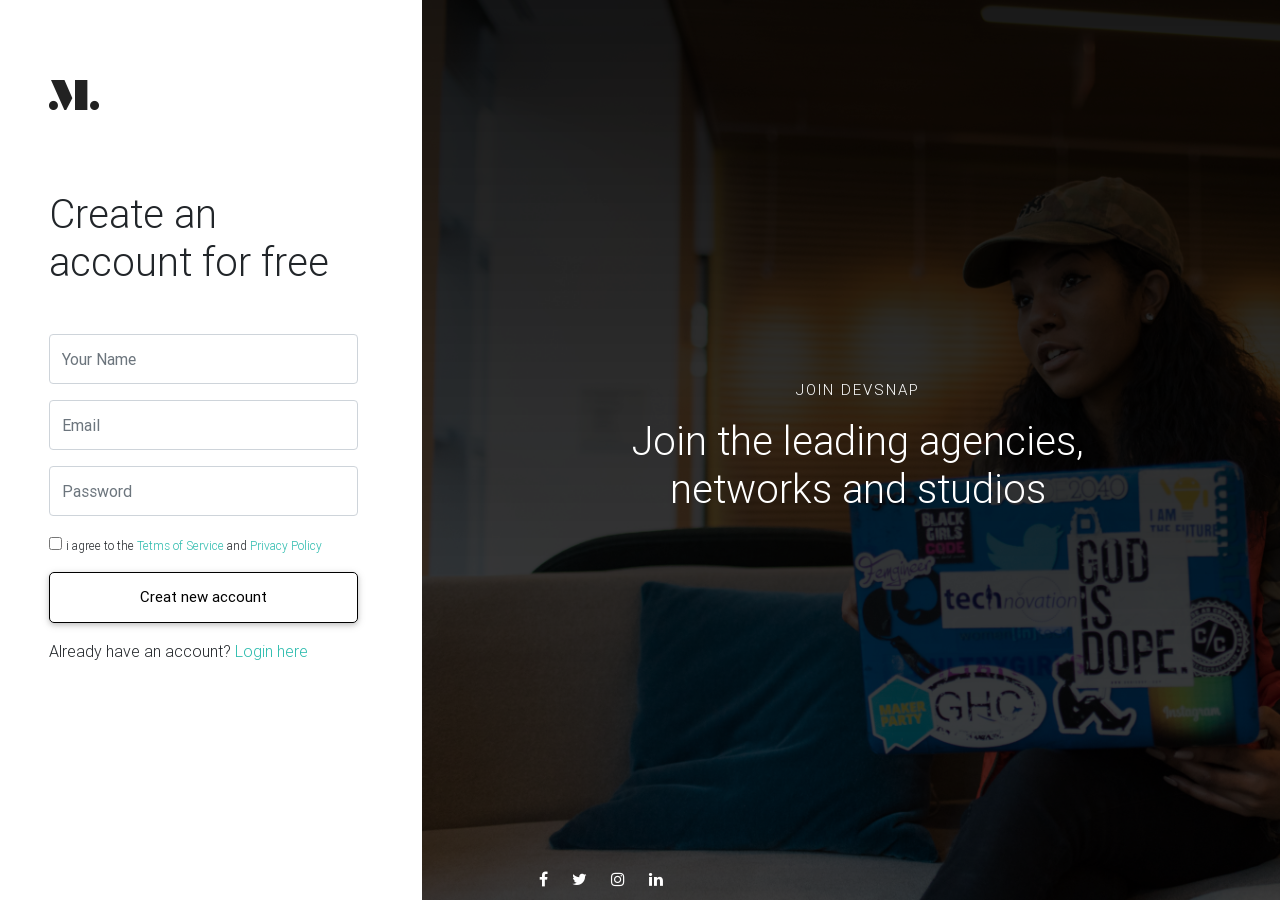
==== register.html @ b38d8dc2 "first commit" ====
<!DOCTYPE html>
<html lang="en">

<head>
  <meta charset="utf-8">
  <meta name="viewport" content="width=device-width, initial-scale=1, shrink-to-fit=no">
  <meta http-equiv="x-ua-compatible" content="ie=edge">
  <title>Register</title>
  <!-- Font Awesome -->
  <link rel="stylesheet" href="https://maxcdn.bootstrapcdn.com/font-awesome/4.7.0/css/font-awesome.min.css">
  <!-- Bootstrap core CSS -->
  <link href="css/bootstrap.min.css" rel="stylesheet">
  <!-- Material Design Bootstrap -->
  <link href="css/mdb.min.css" rel="stylesheet">
  <!-- Your custom styles (optional) -->
  <link href="css/register.css" rel="stylesheet">
</head>

<body>

  <!-- Start your project here-->

  <section style="overflow: hidden; height: 100%;">

    <div class="row">
      <div class="col-md-4" style="height: 100vh; overflow-y: scroll;">
        <div class="col-lg-10 mx-auto">
          <div class="logo mt-7">
            <img class="" src="./img/logo/logo.png" alt="">
          </div>

          <div class="mt-10 mb-10">
            <h3 class="login-to mb-5">Create an <br> account for free</h3>
            <form>
              <div class="form-group">
                <input type="name" class="form-control input-height" name="name" id="exampleFormControlInput1"
                  placeholder="Your Name" required>
              </div>

              <div class="form-group">
                <input type="email" class="form-control input-height" name="email" id="exampleFormControlInput1"
                  placeholder="Email" required>
              </div>

              <div class="form-group">
                <input type="password" class="form-control input-height" name="password" id="exampleFormControlInput1"
                  placeholder="Password" required>
              </div>

              <div class="mt-3 mb-3">
                <input type="checkbox">
                <span class="agree-con">
                  i agree to the
                  <span class="text-default">Tetms of Service </span>
                  and
                  <span class="text-default">Privacy Policy</span>
                </span>

              </div>

              <button class="btn btn-block btn-new" type="submit" href="">Creat new account</button>
              <!-- <input type="submit" value="Send" class="input-submit"> -->
            </form>

            <p class="mt-3 already">Already have an account?
              <span class="text-default">
                <a class="text-default" href="login.html">Login here</a>
              </span>
            </p>
          </div>
        </div>
      </div>
      <div class="col-md-8 login-right-col">
        <div class="flex-center flex-column">
          <p class="annual-reg text-white text-center p-2">join devsnap</p>
          <h3 class="effect text-white text-center p-2">Join the leading agencies, <br> networks and studios</h3>
        </div>


        <!-- Grid column -->
        <div class="col-md-10 text-center text-md-right" style="display: flex; position: absolute; bottom: 1%; right: 5%;">
          <!-- Facebook -->
          <a class="fb-ic">
            <i class="fa fa-facebook white-text mr-4"> </i>
          </a>
          <!-- Twitter -->
          <a class="tw-ic">
            <i class="fa fa-twitter white-text mr-4"> </i>
          </a>

          <a class="fb-ic">
            <i class="fa fa-instagram white-text mr-4"> </i>
          </a>
        
          <!--Linkedin -->
          <a class="li-ic">
            <i class="fa fa-linkedin white-text mr-4"> </i>
          </a>
        
        
        </div>
        <!-- Grid column -->

      </div>
    </div>

  </section>

  <style>
    .small-img{
      margin: 45px;
    }
    .login-right-col{
      background-image: linear-gradient(rgba(0, 0, 0, 0.9), rgba(0, 0, 0, 0.7)), url('./img/gal2.jpg');
      background-size: cover;
      height: 100vh;
    }

    .annual-reg{
      font-size: 15px;
      letter-spacing: 2px;
      text-transform: uppercase;
    }
    .effect{
      font-size: 40px;
    }
    .standard{
      font-size: 16px;
      letter-spacing: 3px;
    }
    .login-to{
      font-size: 40px;
    }
    .mt-10{
      margin-top: 5rem;
    }
    .mb-10{
    margin-bottom: 5rem;
    }
    .mt-7{
      margin-top: 5rem;
    }
    .btn-new{
      background: transparent;
      border: 1px solid #000;
      border-radius: 5px;
      color: #000;
      text-transform: unset;
      font-size: 15px;
    }
    .input-height{
      height: 50px;
    }
    .agree-con{
      font-size: 12px;
    }



    @media (max-width: 576px) {
    .logo{
      text-align: center;
    }
    .login-to{
      text-align: center;
    }
    .already{
      text-align: center;
    }
    }
  </style>

  <!-- /Start your project here-->

  <!-- SCRIPTS -->
  <!-- JQuery -->
  <script type="text/javascript" src="js/jquery-3.3.1.min.js"></script>
  <!-- Bootstrap tooltips -->
  <script type="text/javascript" src="js/popper.min.js"></script>
  <!-- Bootstrap core JavaScript -->
  <script type="text/javascript" src="js/bootstrap.min.js"></script>
  <!-- MDB core JavaScript -->
  <script type="text/javascript" src="js/mdb.min.js"></script>
</body>

</html>
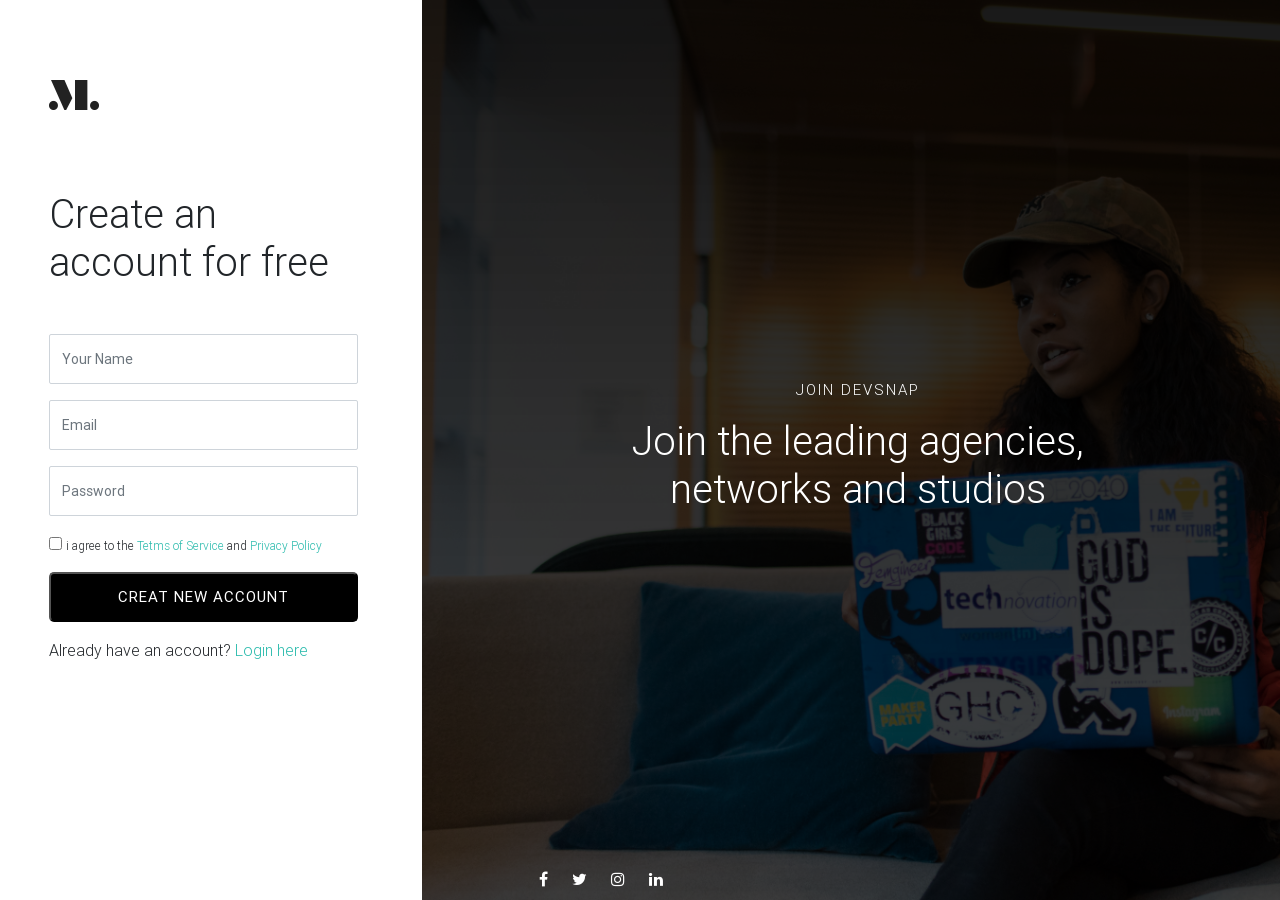
==== commit d67f26b1: "new update" ====
--- a/register.html
+++ b/register.html
@@ -1,186 +1,223 @@
 <!DOCTYPE html>
 <html lang="en">
-
-<head>
-  <meta charset="utf-8">
-  <meta name="viewport" content="width=device-width, initial-scale=1, shrink-to-fit=no">
-  <meta http-equiv="x-ua-compatible" content="ie=edge">
-  <title>Register</title>
-  <!-- Font Awesome -->
-  <link rel="stylesheet" href="https://maxcdn.bootstrapcdn.com/font-awesome/4.7.0/css/font-awesome.min.css">
-  <!-- Bootstrap core CSS -->
-  <link href="css/bootstrap.min.css" rel="stylesheet">
-  <!-- Material Design Bootstrap -->
-  <link href="css/mdb.min.css" rel="stylesheet">
-  <!-- Your custom styles (optional) -->
-  <link href="css/register.css" rel="stylesheet">
-</head>
-
-<body>
-
-  <!-- Start your project here-->
-
-  <section style="overflow: hidden; height: 100%;">
-
-    <div class="row">
-      <div class="col-md-4" style="height: 100vh; overflow-y: scroll;">
-        <div class="col-lg-10 mx-auto">
-          <div class="logo mt-7">
-            <img class="" src="./img/logo/logo.png" alt="">
-          </div>
-
-          <div class="mt-10 mb-10">
-            <h3 class="login-to mb-5">Create an <br> account for free</h3>
-            <form>
-              <div class="form-group">
-                <input type="name" class="form-control input-height" name="name" id="exampleFormControlInput1"
-                  placeholder="Your Name" required>
-              </div>
-
-              <div class="form-group">
-                <input type="email" class="form-control input-height" name="email" id="exampleFormControlInput1"
-                  placeholder="Email" required>
-              </div>
-
-              <div class="form-group">
-                <input type="password" class="form-control input-height" name="password" id="exampleFormControlInput1"
-                  placeholder="Password" required>
-              </div>
-
-              <div class="mt-3 mb-3">
-                <input type="checkbox">
-                <span class="agree-con">
-                  i agree to the
-                  <span class="text-default">Tetms of Service </span>
-                  and
-                  <span class="text-default">Privacy Policy</span>
+  <head>
+    <meta charset="utf-8" />
+    <meta
+      name="viewport"
+      content="width=device-width, initial-scale=1, shrink-to-fit=no"
+    />
+    <meta http-equiv="x-ua-compatible" content="ie=edge" />
+    <title>Register</title>
+    <!-- Font Awesome -->
+    <link
+      rel="stylesheet"
+      href="https://maxcdn.bootstrapcdn.com/font-awesome/4.7.0/css/font-awesome.min.css"
+    />
+    <!-- Bootstrap core CSS -->
+    <link href="css/bootstrap.min.css" rel="stylesheet" />
+    <!-- Material Design Bootstrap -->
+    <link href="css/mdb.min.css" rel="stylesheet" />
+    <!-- Your custom styles (optional) -->
+    <link href="css/register.css" rel="stylesheet" />
+  </head>
+
+  <body>
+    <!-- Start your project here-->
+
+    <section style="overflow: hidden; height: 100%;">
+      <div class="row">
+        <div class="col-md-4" style="height: 100vh; overflow-y: scroll;">
+          <div class="col-lg-10 mx-auto">
+            <div class="logo mt-7">
+              <img class="" src="./img/logo/logo.png" alt="" />
+            </div>
+
+            <div class="mt-10 mb-10">
+              <h3 class="login-to mb-5">
+                Create an <br />
+                account for free
+              </h3>
+              <form>
+                <div class="form-group">
+                  <input
+                    type="name"
+                    class="form-control input-height"
+                    name="name"
+                    id="exampleFormControlInput1"
+                    placeholder="Your Name"
+                    required
+                  />
+                </div>
+
+                <div class="form-group">
+                  <input
+                    type="email"
+                    class="form-control input-height"
+                    name="email"
+                    id="exampleFormControlInput1"
+                    placeholder="Email"
+                    required
+                  />
+                </div>
+
+                <div class="form-group">
+                  <input
+                    type="password"
+                    class="form-control input-height"
+                    name="password"
+                    id="exampleFormControlInput1"
+                    placeholder="Password"
+                    required
+                  />
+                </div>
+
+                <div class="mt-3 mb-3">
+                  <input type="checkbox" />
+                  <span class="agree-con">
+                    i agree to the
+                    <span class="text-default">Tetms of Service </span>
+                    and
+                    <span class="text-default">Privacy Policy</span>
+                  </span>
+                </div>
+
+                <button class="btn-block btn-new" type="submit" href="">
+                  Creat new account
+                </button>
+                <!-- <input type="submit" value="Send" class="input-submit"> -->
+              </form>
+
+              <p class="mt-3 already">
+                Already have an account?
+                <span class="text-default">
+                  <a class="text-default" href="index.html">Login here</a>
                 </span>
-
-              </div>
-
-              <button class="btn btn-block btn-new" type="submit" href="">Creat new account</button>
-              <!-- <input type="submit" value="Send" class="input-submit"> -->
-            </form>
-
-            <p class="mt-3 already">Already have an account?
-              <span class="text-default">
-                <a class="text-default" href="login.html">Login here</a>
-              </span>
-            </p>
+              </p>
+            </div>
           </div>
         </div>
+        <div class="col-md-8 login-right-col">
+          <div class="flex-center flex-column">
+            <p class="annual-reg text-white text-center p-2">join devsnap</p>
+            <h3 class="effect text-white text-center p-2">
+              Join the leading agencies, <br />
+              networks and studios
+            </h3>
+          </div>
+
+          <!-- Grid column -->
+          <div
+            class="col-md-10 text-center text-md-right"
+            style="display: flex; position: absolute; bottom: 1%; right: 5%;"
+          >
+            <!-- Facebook -->
+            <a class="fb-ic">
+              <i class="fa fa-facebook white-text mr-4"> </i>
+            </a>
+            <!-- Twitter -->
+            <a class="tw-ic">
+              <i class="fa fa-twitter white-text mr-4"> </i>
+            </a>
+
+            <a class="fb-ic">
+              <i class="fa fa-instagram white-text mr-4"> </i>
+            </a>
+
+            <!--Linkedin -->
+            <a class="li-ic">
+              <i class="fa fa-linkedin white-text mr-4"> </i>
+            </a>
+          </div>
+          <!-- Grid column -->
+        </div>
       </div>
-      <div class="col-md-8 login-right-col">
-        <div class="flex-center flex-column">
-          <p class="annual-reg text-white text-center p-2">join devsnap</p>
-          <h3 class="effect text-white text-center p-2">Join the leading agencies, <br> networks and studios</h3>
-        </div>
-
-
-        <!-- Grid column -->
-        <div class="col-md-10 text-center text-md-right" style="display: flex; position: absolute; bottom: 1%; right: 5%;">
-          <!-- Facebook -->
-          <a class="fb-ic">
-            <i class="fa fa-facebook white-text mr-4"> </i>
-          </a>
-          <!-- Twitter -->
-          <a class="tw-ic">
-            <i class="fa fa-twitter white-text mr-4"> </i>
-          </a>
-
-          <a class="fb-ic">
-            <i class="fa fa-instagram white-text mr-4"> </i>
-          </a>
-        
-          <!--Linkedin -->
-          <a class="li-ic">
-            <i class="fa fa-linkedin white-text mr-4"> </i>
-          </a>
-        
-        
-        </div>
-        <!-- Grid column -->
-
-      </div>
-    </div>
-
-  </section>
-
-  <style>
-    .small-img{
-      margin: 45px;
-    }
-    .login-right-col{
-      background-image: linear-gradient(rgba(0, 0, 0, 0.9), rgba(0, 0, 0, 0.7)), url('./img/gal2.jpg');
-      background-size: cover;
-      height: 100vh;
-    }
-
-    .annual-reg{
-      font-size: 15px;
-      letter-spacing: 2px;
-      text-transform: uppercase;
-    }
-    .effect{
-      font-size: 40px;
-    }
-    .standard{
-      font-size: 16px;
-      letter-spacing: 3px;
-    }
-    .login-to{
-      font-size: 40px;
-    }
-    .mt-10{
-      margin-top: 5rem;
-    }
-    .mb-10{
-    margin-bottom: 5rem;
-    }
-    .mt-7{
-      margin-top: 5rem;
-    }
-    .btn-new{
-      background: transparent;
-      border: 1px solid #000;
-      border-radius: 5px;
-      color: #000;
-      text-transform: unset;
-      font-size: 15px;
-    }
-    .input-height{
-      height: 50px;
-    }
-    .agree-con{
-      font-size: 12px;
-    }
-
-
-
-    @media (max-width: 576px) {
-    .logo{
-      text-align: center;
-    }
-    .login-to{
-      text-align: center;
-    }
-    .already{
-      text-align: center;
-    }
-    }
-  </style>
-
-  <!-- /Start your project here-->
-
-  <!-- SCRIPTS -->
-  <!-- JQuery -->
-  <script type="text/javascript" src="js/jquery-3.3.1.min.js"></script>
-  <!-- Bootstrap tooltips -->
-  <script type="text/javascript" src="js/popper.min.js"></script>
-  <!-- Bootstrap core JavaScript -->
-  <script type="text/javascript" src="js/bootstrap.min.js"></script>
-  <!-- MDB core JavaScript -->
-  <script type="text/javascript" src="js/mdb.min.js"></script>
-</body>
-
-</html>+    </section>
+
+    <style>
+      .small-img {
+        margin: 45px;
+      }
+      .login-right-col {
+        background-image: linear-gradient(
+            rgba(0, 0, 0, 0.9),
+            rgba(0, 0, 0, 0.7)
+          ),
+          url('./img/gal2.jpg');
+        background-size: cover;
+        height: 100vh;
+      }
+
+      .annual-reg {
+        font-size: 15px;
+        letter-spacing: 2px;
+        text-transform: uppercase;
+      }
+      .effect {
+        font-size: 40px;
+      }
+      .standard {
+        font-size: 16px;
+        letter-spacing: 3px;
+      }
+      .login-to {
+        font-size: 40px;
+      }
+      .mt-10 {
+        margin-top: 5rem;
+      }
+      .mb-10 {
+        margin-bottom: 5rem;
+      }
+      .mt-7 {
+        margin-top: 5rem;
+      }
+      .btn-new {
+        background: #000;
+        border-radius: 5px;
+        color: #fff;
+        text-transform: uppercase;
+        letter-spacing: 1px;
+        font-size: 15px;
+        height: 50px;
+        cursor: pointer;
+      }
+      .input-height {
+        height: 50px;
+        display: flex;
+        align-items: center;
+        border-radius: 2px;
+        font-size: 14px;
+      }
+      .agree-con {
+        font-size: 12px;
+      }
+
+      @media (max-width: 576px) {
+        .logo {
+          text-align: center;
+        }
+        .login-to {
+          text-align: center;
+        }
+        .already {
+          text-align: center;
+        }
+        .login-right-col {
+          display: none;
+        }
+      }
+    </style>
+
+    <!-- /Start your project here-->
+
+    <!-- SCRIPTS -->
+    <!-- JQuery -->
+    <script type="text/javascript" src="js/jquery-3.3.1.min.js"></script>
+    <!-- Bootstrap tooltips -->
+    <script type="text/javascript" src="js/popper.min.js"></script>
+    <!-- Bootstrap core JavaScript -->
+    <script type="text/javascript" src="js/bootstrap.min.js"></script>
+    <!-- MDB core JavaScript -->
+    <script type="text/javascript" src="js/mdb.min.js"></script>
+  </body>
+</html>
